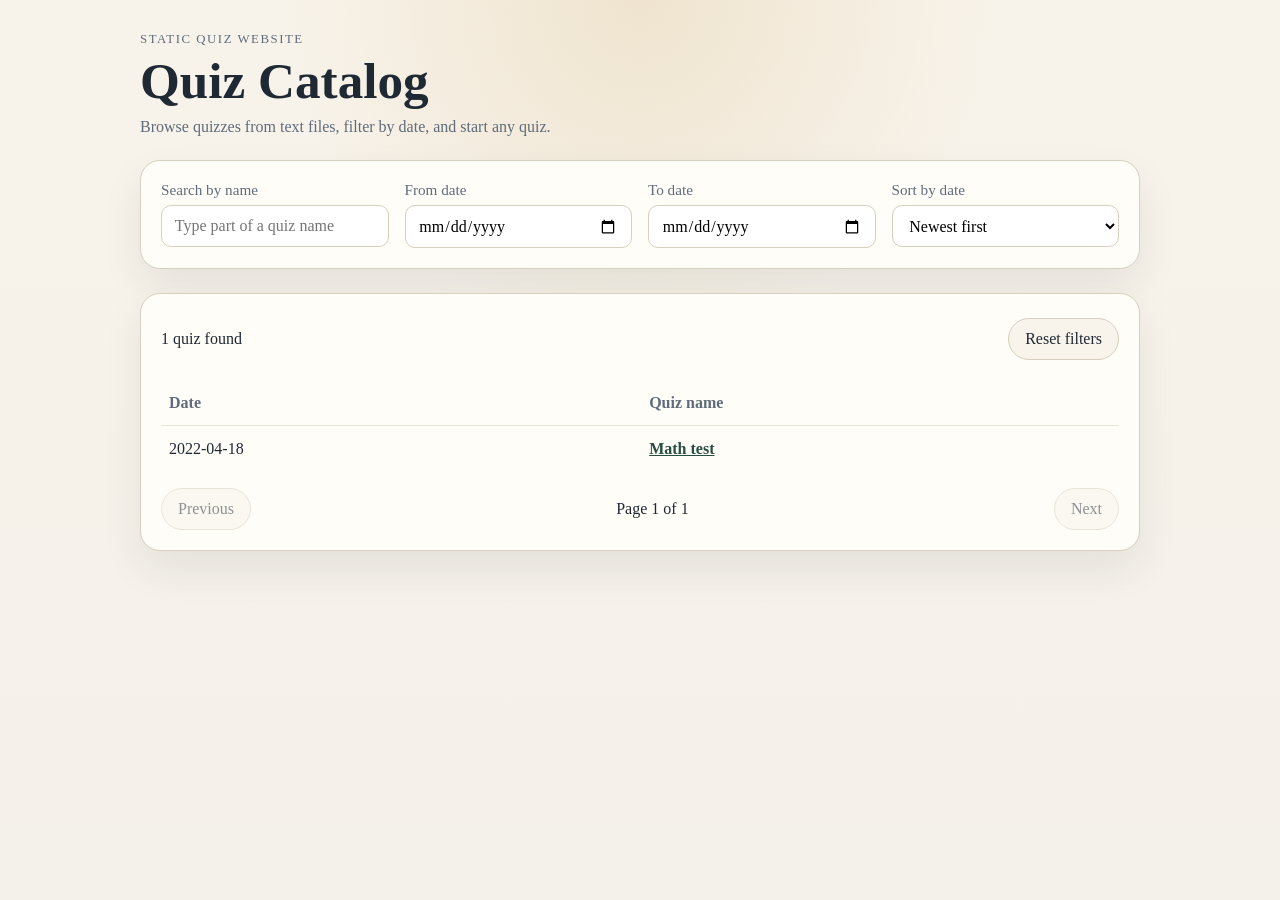
==== index.html @ 168fdb17 "Initial commit" ====
<!DOCTYPE html>
<html lang="en">
  <head>
    <meta charset="UTF-8" />
    <meta name="viewport" content="width=device-width, initial-scale=1.0" />
    <title>Quiz Catalog</title>
    <link rel="stylesheet" href="./styles.css" />
  </head>
  <body>
    <main class="container">
      <header class="page-header">
        <div>
          <p class="eyebrow">Static quiz website</p>
          <h1>Quiz Catalog</h1>
          <p class="subtitle">Browse quizzes from text files, filter by date, and start any quiz.</p>
        </div>
      </header>

      <section class="panel controls">
        <label class="field">
          <span>Search by name</span>
          <input id="search-input" type="search" placeholder="Type part of a quiz name" />
        </label>

        <label class="field">
          <span>From date</span>
          <input id="date-from" type="date" />
        </label>

        <label class="field">
          <span>To date</span>
          <input id="date-to" type="date" />
        </label>

        <label class="field">
          <span>Sort by date</span>
          <select id="sort-order">
            <option value="desc">Newest first</option>
            <option value="asc">Oldest first</option>
          </select>
        </label>
      </section>

      <section class="panel">
        <div class="table-meta">
          <p id="results-summary">Loading quizzes...</p>
          <button id="reset-filters" class="secondary-button" type="button">Reset filters</button>
        </div>

        <div class="table-wrap">
          <table>
            <thead>
              <tr>
                <th>Date</th>
                <th>Quiz name</th>
              </tr>
            </thead>
            <tbody id="quiz-table-body"></tbody>
          </table>
        </div>

        <p id="empty-state" class="empty-state" hidden>No quizzes match the current filters.</p>

        <footer class="pagination">
          <button id="prev-page" class="secondary-button" type="button">Previous</button>
          <span id="page-label">Page 1</span>
          <button id="next-page" class="secondary-button" type="button">Next</button>
        </footer>
      </section>
    </main>

    <script src="./main.js" defer></script>
  </body>
</html>
---- styles.css ----
:root {
  color-scheme: light;
  --bg: #f4f1ea;
  --panel: #fffdf8;
  --panel-border: #d7cfbf;
  --ink: #1f2933;
  --muted: #5f6c7b;
  --accent: #356859;
  --accent-strong: #274d42;
  --danger: #b84a4a;
  --success: #2f7d4a;
  --shadow: 0 18px 40px rgba(31, 41, 51, 0.08);
}

* {
  box-sizing: border-box;
}

body {
  margin: 0;
  min-height: 100vh;
  font-family: Georgia, "Times New Roman", serif;
  color: var(--ink);
  background:
    radial-gradient(circle at top, rgba(217, 189, 136, 0.28), transparent 32%),
    linear-gradient(180deg, #f8f3ea 0%, var(--bg) 100%);
}

a {
  color: var(--accent-strong);
}

button,
input,
select {
  font: inherit;
}

.container {
  width: min(1000px, calc(100% - 2rem));
  margin: 0 auto;
  padding: 2rem 0 3rem;
}

.page-header {
  margin-bottom: 1.5rem;
}

.page-header h1,
#quiz-title {
  margin: 0.25rem 0 0;
  font-size: clamp(2rem, 5vw, 3.2rem);
}

.eyebrow {
  margin: 0;
  text-transform: uppercase;
  letter-spacing: 0.12em;
  font-size: 0.8rem;
  color: var(--muted);
}

.subtitle {
  margin: 0.5rem 0 0;
  color: var(--muted);
}

.panel {
  background: var(--panel);
  border: 1px solid var(--panel-border);
  border-radius: 20px;
  box-shadow: var(--shadow);
  padding: 1.25rem;
}

.controls {
  display: grid;
  grid-template-columns: repeat(auto-fit, minmax(180px, 1fr));
  gap: 1rem;
  margin-bottom: 1.5rem;
}

.field {
  display: flex;
  flex-direction: column;
  gap: 0.4rem;
}

.field span {
  font-size: 0.95rem;
  color: var(--muted);
}

.field input,
.field select {
  min-height: 42px;
  border: 1px solid var(--panel-border);
  border-radius: 10px;
  padding: 0.65rem 0.8rem;
  background: #fff;
}

.table-meta,
.pagination,
.submit-row {
  display: flex;
  align-items: center;
  justify-content: space-between;
  gap: 1rem;
}

.table-wrap {
  overflow-x: auto;
  margin-top: 1rem;
}

table {
  width: 100%;
  border-collapse: collapse;
}

th,
td {
  padding: 0.85rem 0.5rem;
  border-bottom: 1px solid #ece5d8;
  text-align: left;
}

th {
  color: var(--muted);
  font-weight: 600;
}

tbody tr:last-child td {
  border-bottom: none;
}

.quiz-link {
  font-weight: 600;
  text-decoration-thickness: 1px;
}

.primary-button,
.secondary-button {
  min-height: 42px;
  padding: 0.65rem 1rem;
  border-radius: 999px;
  border: 1px solid transparent;
  cursor: pointer;
}

.primary-button {
  color: #fff;
  background: var(--accent);
}

.secondary-button {
  color: var(--ink);
  background: #f8f4eb;
  border-color: var(--panel-border);
}

.secondary-button:disabled,
.primary-button:disabled {
  opacity: 0.5;
  cursor: not-allowed;
}

.pagination {
  margin-top: 1rem;
}

.empty-state {
  margin: 1rem 0 0;
  color: var(--muted);
}

.back-link {
  font-weight: 600;
}

.quiz-questions {
  display: grid;
  gap: 1rem;
  margin-top: 1.5rem;
}

.question-card {
  border: 1px solid #e5ddcf;
  border-radius: 16px;
  padding: 1rem;
  background: #fff;
}

.question-card h2 {
  margin: 0 0 0.85rem;
  font-size: 1.15rem;
}

.answer-list {
  display: grid;
  gap: 0.65rem;
}

.answer-option {
  display: flex;
  gap: 0.75rem;
  align-items: flex-start;
  padding: 0.55rem 0.65rem;
  border-radius: 12px;
}

.answer-option input {
  margin-top: 0.15rem;
}

.answer-option.correct {
  background: rgba(47, 125, 74, 0.12);
}

.answer-option.wrong {
  background: rgba(184, 74, 74, 0.12);
}

.question-status {
  margin: 0.85rem 0 0;
  font-weight: 600;
}

.question-status.correct {
  color: var(--success);
}

.question-status.wrong {
  color: var(--danger);
}

#quiz-results {
  margin-top: 1.5rem;
  padding-top: 1rem;
  border-top: 1px solid #ece5d8;
}

@media (max-width: 640px) {
  .container {
    width: min(1000px, calc(100% - 1rem));
    padding-top: 1rem;
  }

  .panel {
    padding: 1rem;
  }

  .table-meta,
  .pagination,
  .submit-row {
    flex-direction: column;
    align-items: stretch;
  }
}
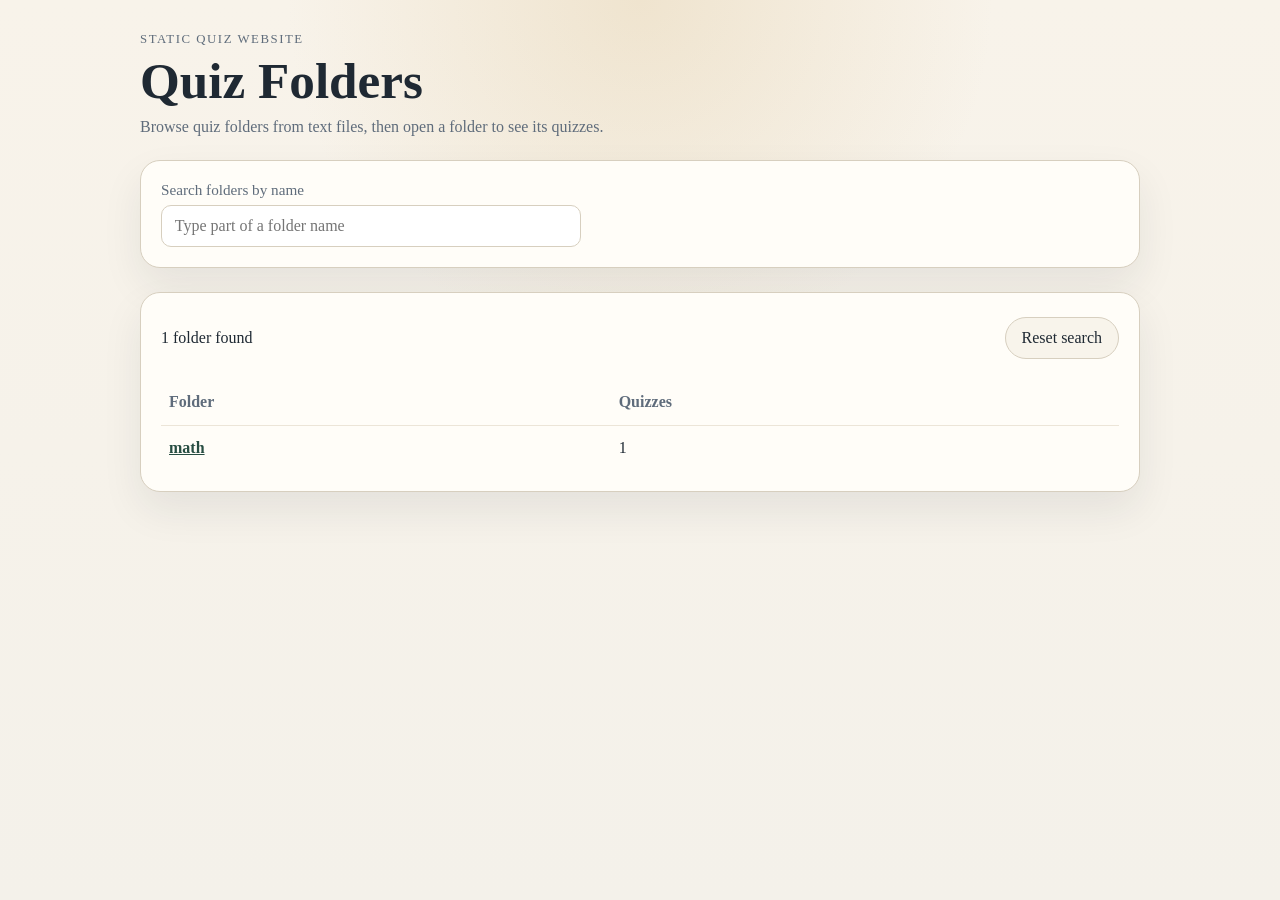
==== commit b6a092b0: "feat: folders" ====
--- a/index.html
+++ b/index.html
@@ -3,7 +3,7 @@
   <head>
     <meta charset="UTF-8" />
     <meta name="viewport" content="width=device-width, initial-scale=1.0" />
-    <title>Quiz Catalog</title>
+    <title>Quiz Folders</title>
     <link rel="stylesheet" href="./styles.css" />
   </head>
   <body>
@@ -11,61 +11,37 @@
       <header class="page-header">
         <div>
           <p class="eyebrow">Static quiz website</p>
-          <h1>Quiz Catalog</h1>
-          <p class="subtitle">Browse quizzes from text files, filter by date, and start any quiz.</p>
+          <h1>Quiz Folders</h1>
+          <p class="subtitle">Browse quiz folders from text files, then open a folder to see its quizzes.</p>
         </div>
       </header>
 
-      <section class="panel controls">
+      <section class="panel controls controls--single">
         <label class="field">
-          <span>Search by name</span>
-          <input id="search-input" type="search" placeholder="Type part of a quiz name" />
-        </label>
-
-        <label class="field">
-          <span>From date</span>
-          <input id="date-from" type="date" />
-        </label>
-
-        <label class="field">
-          <span>To date</span>
-          <input id="date-to" type="date" />
-        </label>
-
-        <label class="field">
-          <span>Sort by date</span>
-          <select id="sort-order">
-            <option value="desc">Newest first</option>
-            <option value="asc">Oldest first</option>
-          </select>
+          <span>Search folders by name</span>
+          <input id="search-input" type="search" placeholder="Type part of a folder name" />
         </label>
       </section>
 
       <section class="panel">
         <div class="table-meta">
-          <p id="results-summary">Loading quizzes...</p>
-          <button id="reset-filters" class="secondary-button" type="button">Reset filters</button>
+          <p id="results-summary">Loading folders...</p>
+          <button id="reset-filters" class="secondary-button" type="button">Reset search</button>
         </div>
 
         <div class="table-wrap">
           <table>
             <thead>
               <tr>
-                <th>Date</th>
-                <th>Quiz name</th>
+                <th>Folder</th>
+                <th>Quizzes</th>
               </tr>
             </thead>
-            <tbody id="quiz-table-body"></tbody>
+            <tbody id="folder-table-body"></tbody>
           </table>
         </div>
 
-        <p id="empty-state" class="empty-state" hidden>No quizzes match the current filters.</p>
-
-        <footer class="pagination">
-          <button id="prev-page" class="secondary-button" type="button">Previous</button>
-          <span id="page-label">Page 1</span>
-          <button id="next-page" class="secondary-button" type="button">Next</button>
-        </footer>
+        <p id="empty-state" class="empty-state" hidden>No folders match the current search.</p>
       </section>
     </main>
 
--- a/styles.css
+++ b/styles.css
@@ -80,6 +80,10 @@
   margin-bottom: 1.5rem;
 }
 
+.controls--single {
+  grid-template-columns: minmax(240px, 420px);
+}
+
 .field {
   display: flex;
   flex-direction: column;
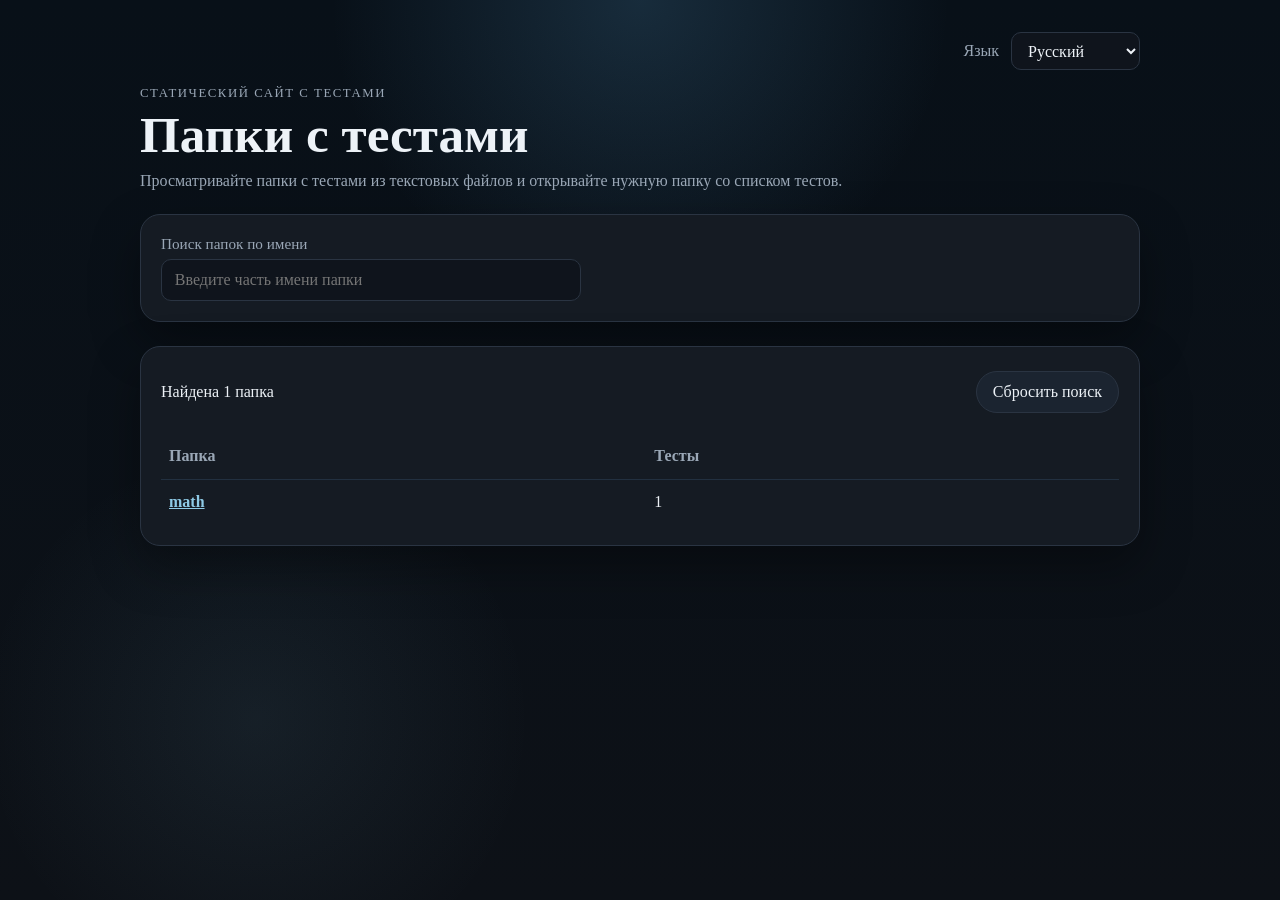
==== commit b42b272e: "feat: translations" ====
--- a/index.html
+++ b/index.html
@@ -8,43 +8,46 @@
   </head>
   <body>
     <main class="container">
+      <div class="topbar" data-language-switcher></div>
       <header class="page-header">
         <div>
-          <p class="eyebrow">Static quiz website</p>
-          <h1>Quiz Folders</h1>
-          <p class="subtitle">Browse quiz folders from text files, then open a folder to see its quizzes.</p>
+          <p class="eyebrow" data-i18n="siteEyebrow">Static quiz website</p>
+          <h1 data-i18n="indexTitle">Quiz Folders</h1>
+          <p class="subtitle" data-i18n="indexSubtitle">Browse quiz folders from text files, then open a folder to see its quizzes.</p>
         </div>
       </header>
 
       <section class="panel controls controls--single">
         <label class="field">
-          <span>Search folders by name</span>
-          <input id="search-input" type="search" placeholder="Type part of a folder name" />
+          <span data-i18n="searchFoldersLabel">Search folders by name</span>
+          <input id="search-input" type="search" data-i18n-placeholder="searchFoldersPlaceholder" placeholder="Type part of a folder name" />
         </label>
       </section>
 
       <section class="panel">
         <div class="table-meta">
           <p id="results-summary">Loading folders...</p>
-          <button id="reset-filters" class="secondary-button" type="button">Reset search</button>
+          <button id="reset-filters" class="secondary-button" type="button" data-i18n="resetSearch">Reset search</button>
         </div>
 
         <div class="table-wrap">
           <table>
             <thead>
               <tr>
-                <th>Folder</th>
-                <th>Quizzes</th>
+                <th data-i18n="folderColumn">Folder</th>
+                <th data-i18n="quizzesColumn">Quizzes</th>
               </tr>
             </thead>
             <tbody id="folder-table-body"></tbody>
           </table>
         </div>
 
-        <p id="empty-state" class="empty-state" hidden>No folders match the current search.</p>
+        <p id="empty-state" class="empty-state" hidden data-i18n="noFolders">No folders match the current search.</p>
       </section>
     </main>
 
+    <script src="./translations.js" defer></script>
+    <script src="./i18n.js" defer></script>
     <script src="./main.js" defer></script>
   </body>
 </html>
--- a/styles.css
+++ b/styles.css
@@ -1,15 +1,15 @@
 :root {
-  color-scheme: light;
-  --bg: #f4f1ea;
-  --panel: #fffdf8;
-  --panel-border: #d7cfbf;
-  --ink: #1f2933;
-  --muted: #5f6c7b;
-  --accent: #356859;
-  --accent-strong: #274d42;
-  --danger: #b84a4a;
-  --success: #2f7d4a;
-  --shadow: 0 18px 40px rgba(31, 41, 51, 0.08);
+  color-scheme: dark;
+  --bg: #0d1117;
+  --panel: #151b23;
+  --panel-border: #2a3442;
+  --ink: #edf2f7;
+  --muted: #9aa7b6;
+  --accent: #4f8fba;
+  --accent-strong: #8ecae6;
+  --danger: #ff7b72;
+  --success: #7ee787;
+  --shadow: 0 20px 48px rgba(0, 0, 0, 0.35);
 }
 
 * {
@@ -22,8 +22,9 @@
   font-family: Georgia, "Times New Roman", serif;
   color: var(--ink);
   background:
-    radial-gradient(circle at top, rgba(217, 189, 136, 0.28), transparent 32%),
-    linear-gradient(180deg, #f8f3ea 0%, var(--bg) 100%);
+    radial-gradient(circle at top, rgba(79, 143, 186, 0.22), transparent 28%),
+    radial-gradient(circle at 20% 80%, rgba(142, 202, 230, 0.08), transparent 22%),
+    linear-gradient(180deg, #081018 0%, var(--bg) 100%);
 }
 
 a {
@@ -40,6 +41,28 @@
   width: min(1000px, calc(100% - 2rem));
   margin: 0 auto;
   padding: 2rem 0 3rem;
+}
+
+.topbar {
+  display: flex;
+  justify-content: flex-end;
+  margin-bottom: 1rem;
+}
+
+.language-switcher {
+  display: flex;
+  align-items: center;
+  gap: 0.75rem;
+  color: var(--muted);
+}
+
+.language-switcher select {
+  min-height: 38px;
+  border: 1px solid var(--panel-border);
+  border-radius: 10px;
+  padding: 0.45rem 0.75rem;
+  color: var(--ink);
+  background: #0f141c;
 }
 
 .page-header {
@@ -101,7 +124,8 @@
   border: 1px solid var(--panel-border);
   border-radius: 10px;
   padding: 0.65rem 0.8rem;
-  background: #fff;
+  color: var(--ink);
+  background: #0f141c;
 }
 
 .table-meta,
@@ -126,7 +150,7 @@
 th,
 td {
   padding: 0.85rem 0.5rem;
-  border-bottom: 1px solid #ece5d8;
+  border-bottom: 1px solid #223040;
   text-align: left;
 }
 
@@ -160,7 +184,7 @@
 
 .secondary-button {
   color: var(--ink);
-  background: #f8f4eb;
+  background: #1b2430;
   border-color: var(--panel-border);
 }
 
@@ -190,10 +214,10 @@
 }
 
 .question-card {
-  border: 1px solid #e5ddcf;
+  border: 1px solid #223040;
   border-radius: 16px;
   padding: 1rem;
-  background: #fff;
+  background: #0f141c;
 }
 
 .question-card h2 {
@@ -219,11 +243,11 @@
 }
 
 .answer-option.correct {
-  background: rgba(47, 125, 74, 0.12);
+  background: rgba(126, 231, 135, 0.16);
 }
 
 .answer-option.wrong {
-  background: rgba(184, 74, 74, 0.12);
+  background: rgba(255, 123, 114, 0.16);
 }
 
 .question-status {
@@ -242,7 +266,7 @@
 #quiz-results {
   margin-top: 1.5rem;
   padding-top: 1rem;
-  border-top: 1px solid #ece5d8;
+  border-top: 1px solid #223040;
 }
 
 @media (max-width: 640px) {
